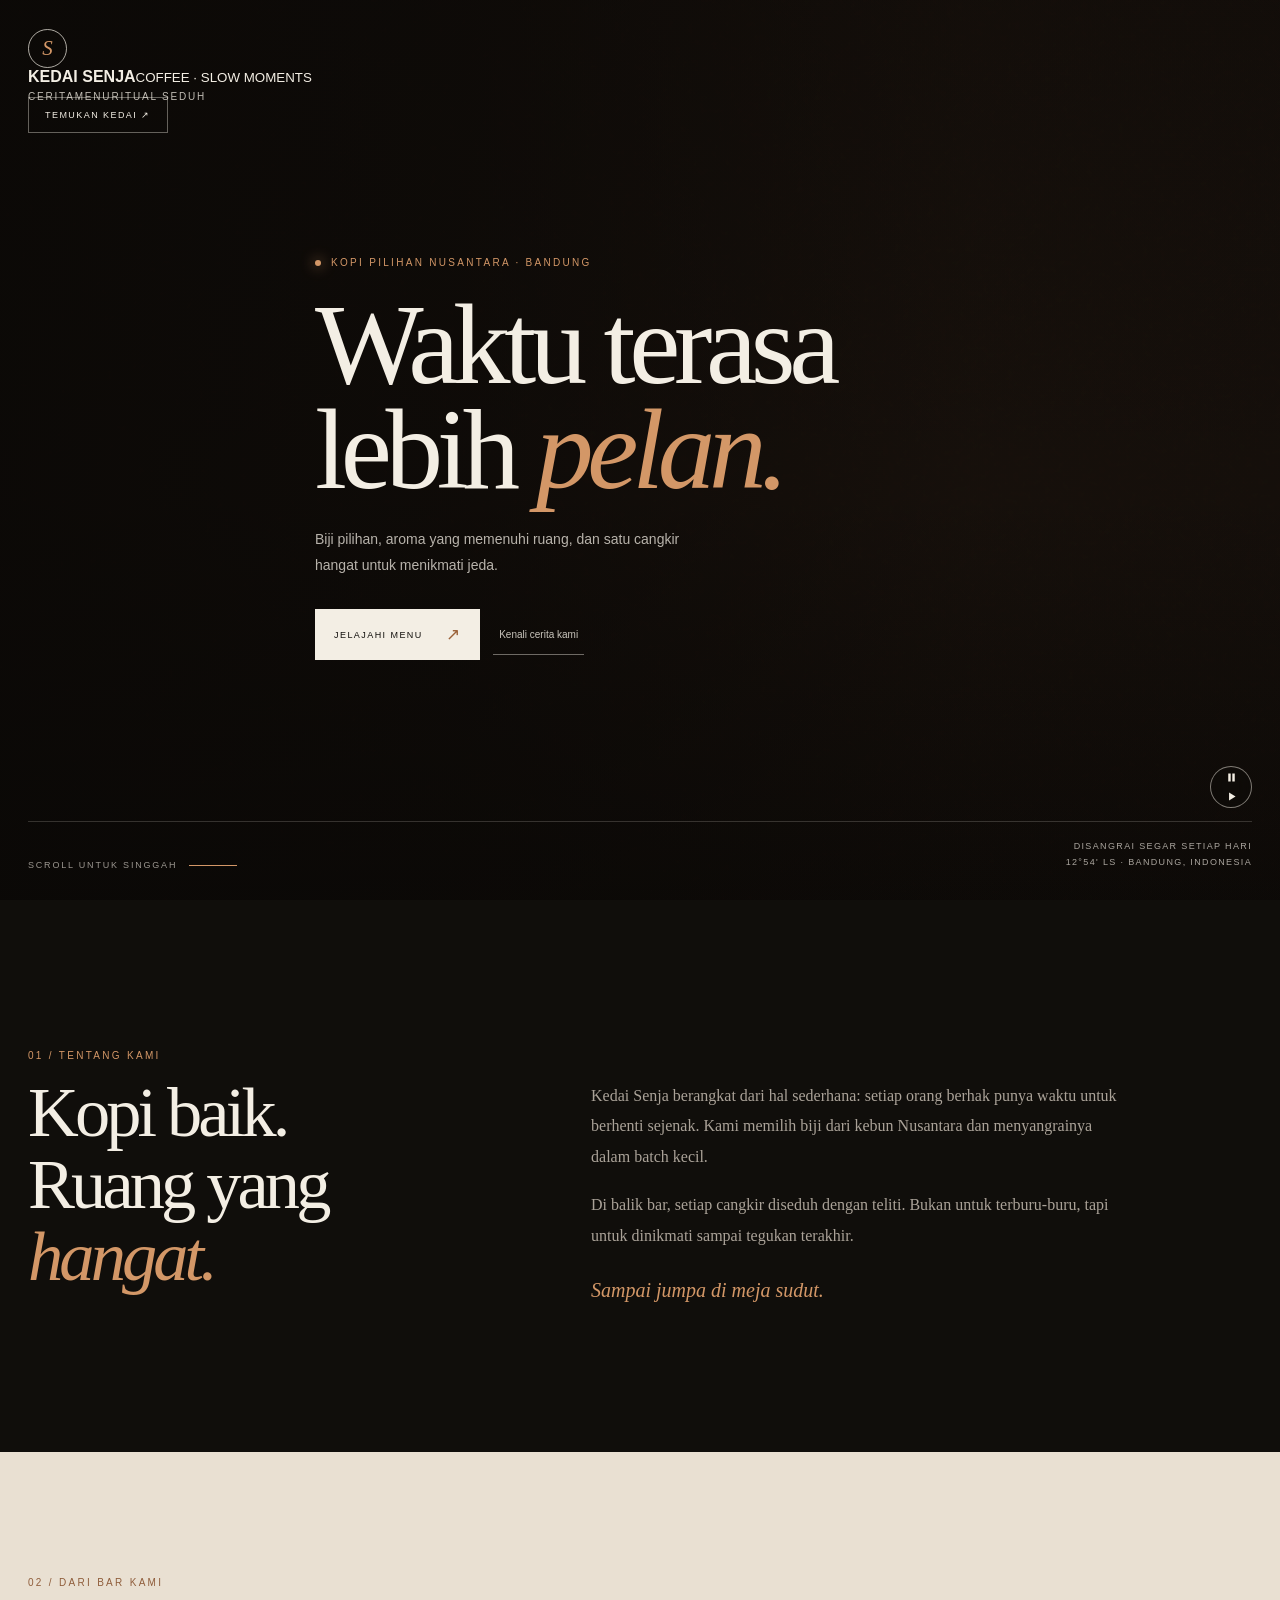
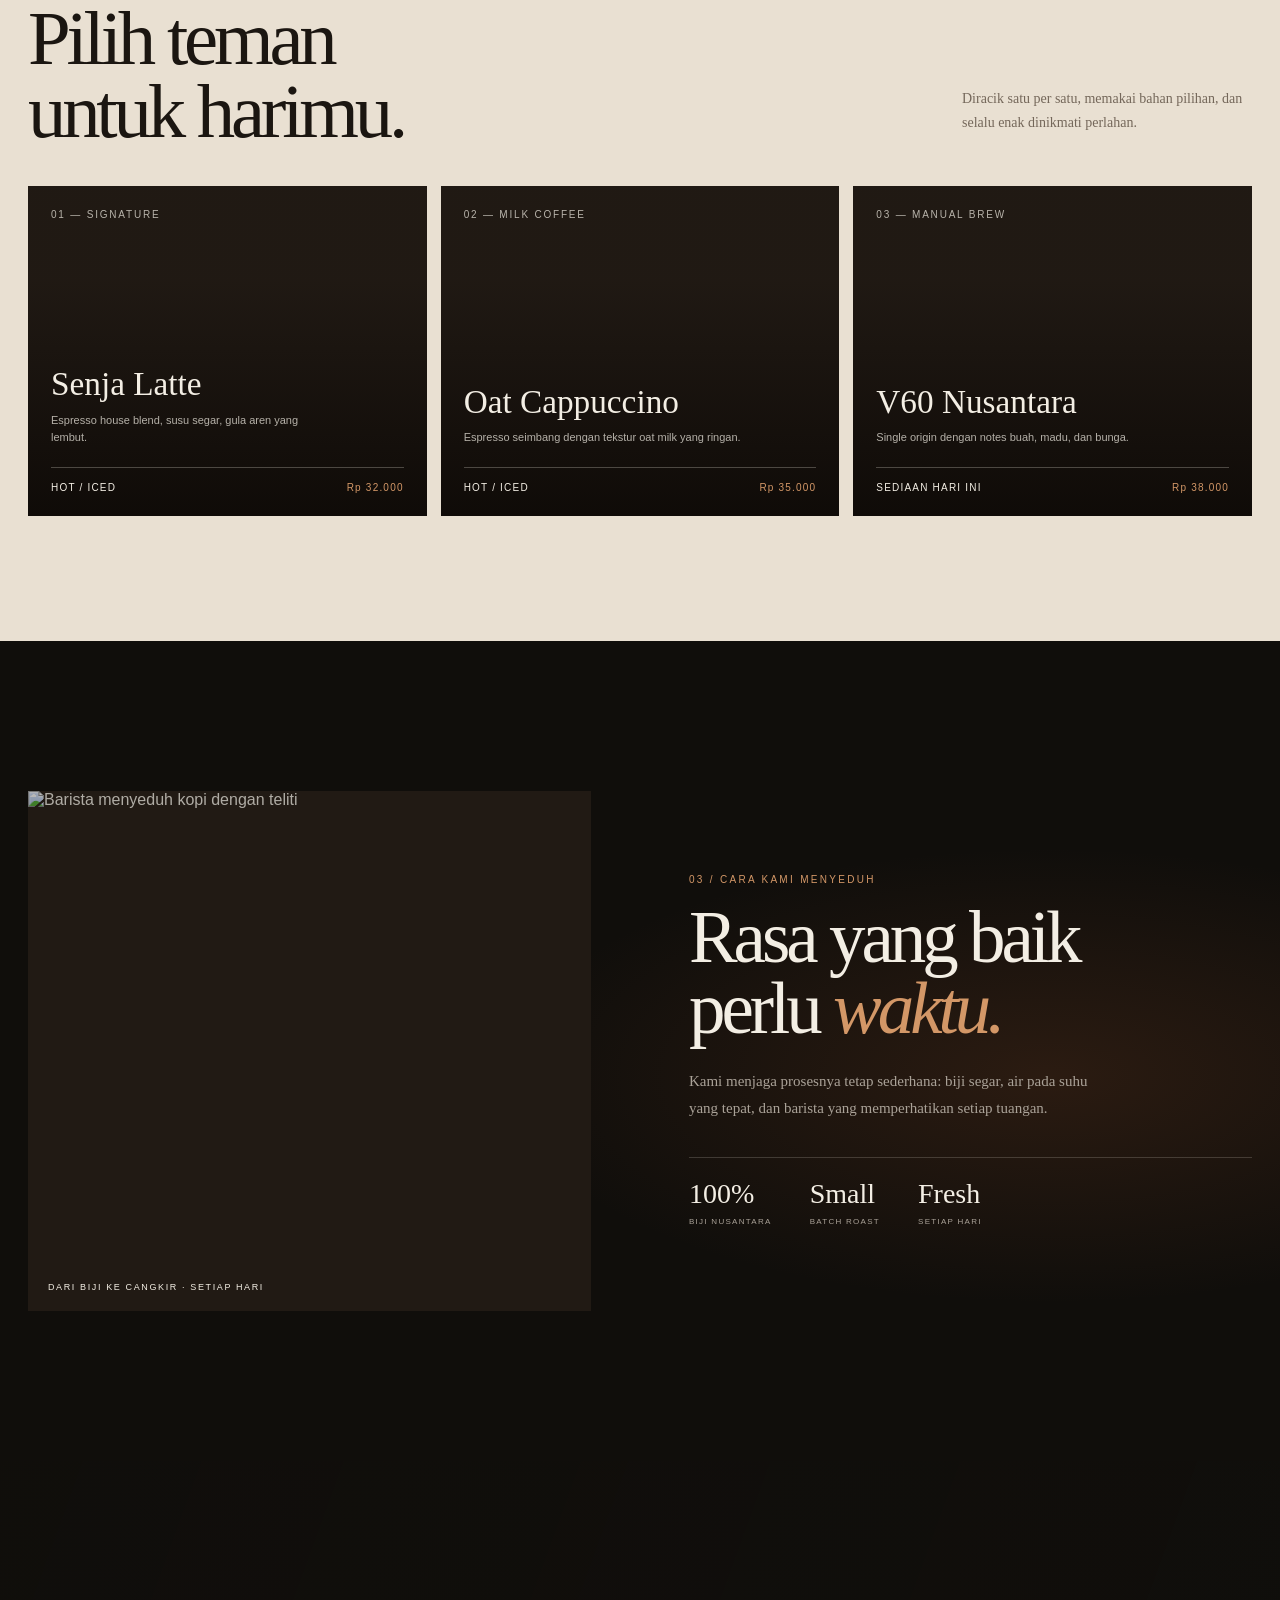
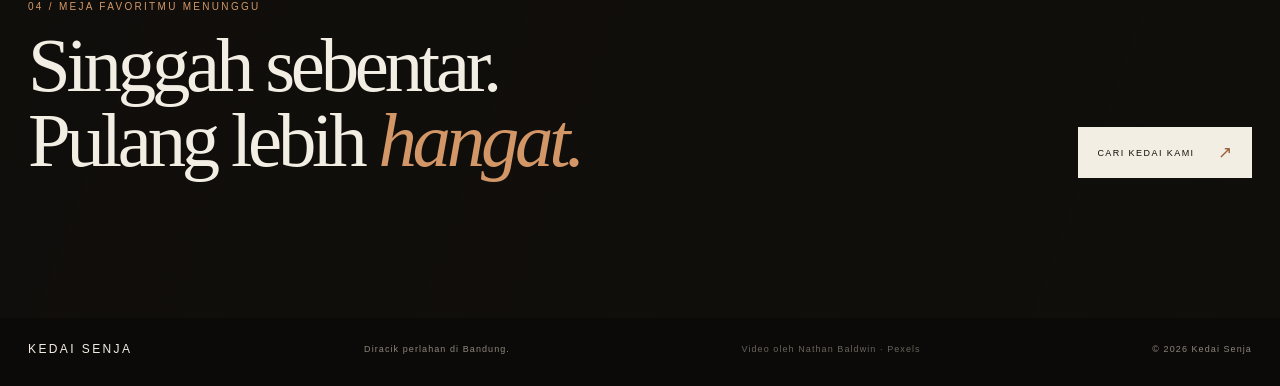
==== cinematic.html @ 8c560df6 "Add independent cinematic coffee landing page" ====
<!doctype html>
<html lang="id">
<head>
  <meta charset="utf-8">
  <meta name="viewport" content="width=device-width, initial-scale=1, viewport-fit=cover">
  <meta name="theme-color" content="#100e0b">
  <meta name="description" content="Kedai Senja — kopi pilihan Nusantara, diseduh dengan tenang.">
  <title>Kedai Senja — A slower kind of coffee</title>
  <script src="https://cdn.tailwindcss.com"></script>
  <script>tailwind.config={theme:{extend:{colors:{ink:'#100e0b',cream:'#f3eee4',copper:'#d39767'},fontFamily:{display:['Georgia','serif'],sans:['Arial','sans-serif']}}}}</script>
  <style>
    :root{color-scheme:dark;--ink:#100e0b;--cream:#f3eee4;--copper:#d39767;--muted:#aaa298;--line:rgba(243,238,228,.18);--ease:cubic-bezier(.2,.7,.2,1)}
    *{box-sizing:border-box}html{scroll-behavior:smooth;background:var(--ink)}body{margin:0;background:var(--ink);color:var(--cream);font-family:Arial,Helvetica,sans-serif;-webkit-font-smoothing:antialiased}a{color:inherit;text-decoration:none}button{font:inherit}.wrap{width:min(1320px,calc(100% - 56px));margin:auto}.eyebrow{font-size:10px;letter-spacing:.23em;text-transform:uppercase;color:var(--copper)}.serif{font-family:Georgia,'Times New Roman',serif;font-weight:400;letter-spacing:-.055em}.hero{position:relative;min-height:100svh;overflow:hidden;isolation:isolate;background:#18110c}.hero-video,.hero-still,.hero-shade,.grain{position:absolute;inset:0;width:100%;height:100%}.hero-video{z-index:-3;object-fit:cover;object-position:center 48%;transform:scale(1.04);animation:slow-push 32s ease-in-out infinite alternate}.hero-still{z-index:-4;background:url('https://images.unsplash.com/photo-1442512595331-e89e73853f31?auto=format&fit=crop&w=2000&q=88') center 48%/cover no-repeat;transform:scale(1.04);animation:slow-push 32s ease-in-out infinite alternate}.hero-shade{z-index:-2;background:linear-gradient(90deg,rgba(10,8,6,.88) 0%,rgba(10,8,6,.69) 36%,rgba(10,8,6,.13) 76%,rgba(10,8,6,.22) 100%),linear-gradient(0deg,rgba(10,8,6,.76),transparent 45%,rgba(10,8,6,.23))}.grain{z-index:1;pointer-events:none;opacity:.14;background-image:url("data:image/svg+xml,%3Csvg viewBox='0 0 180 180' xmlns='http://www.w3.org/2000/svg'%3E%3Cfilter id='n'%3E%3CfeTurbulence type='fractalNoise' baseFrequency='.82' numOctaves='3' stitchTiles='stitch'/%3E%3C/filter%3E%3Crect width='100%25' height='100%25' filter='url(%23n)' opacity='.24'/%3E%3C/svg%3E");mix-blend-mode:soft-light}.nav{position:relative;z-index:5;padding-top:29px}.brand-mark{width:39px;height:39px;border:1px solid rgba(243,238,228,.7);border-radius:50%;display:grid;place-items:center;color:var(--copper);font:italic 21px Georgia,serif}.nav-link{font-size:10px;letter-spacing:.18em;text-transform:uppercase;color:rgba(243,238,228,.78);transition:color .25s}.nav-link:hover{color:var(--copper)}.nav-cta{border:1px solid rgba(243,238,228,.38);padding:12px 16px;font-size:9px;letter-spacing:.16em;text-transform:uppercase;transition:all .3s}.nav-cta:hover{border-color:var(--copper);background:rgba(211,151,103,.12)}.hero-copy{position:relative;z-index:3;padding-top:clamp(92px,15vh,175px);max-width:650px}.hero-kicker{display:flex;align-items:center;gap:10px}.pulse-dot{width:6px;height:6px;border-radius:50%;background:var(--copper);box-shadow:0 0 14px var(--copper);animation:pulse 2s ease-in-out infinite}.hero h1{font-size:clamp(58px,9vw,120px);line-height:.91;margin:24px 0 25px;max-width:700px}.hero h1 em{font-weight:400;color:var(--copper)}.hero-desc{max-width:410px;font-size:14px;line-height:1.85;color:rgba(243,238,228,.74)}.hero-actions{display:flex;gap:13px;align-items:center;margin-top:31px}.btn-main{display:inline-flex;align-items:center;gap:23px;padding:15px 19px;background:var(--cream);color:var(--ink);font-size:9px;letter-spacing:.16em;text-transform:uppercase;transition:transform .25s,background .25s}.btn-main span{font-size:17px;color:#9b6239}.btn-main:hover{transform:translateY(-3px);background:white}.btn-quiet{padding:14px 6px;font-size:10px;color:rgba(243,238,228,.82);border-bottom:1px solid rgba(243,238,228,.42)}.hero-bottom{position:absolute;z-index:3;bottom:30px;left:0;right:0}.hero-bottom-row{display:flex;justify-content:space-between;align-items:end;border-top:1px solid var(--line);padding-top:16px}.scroll-cue{display:flex;align-items:center;gap:12px;color:rgba(243,238,228,.62);font-size:9px;letter-spacing:.2em;text-transform:uppercase}.scroll-line{width:48px;height:1px;background:var(--copper);transform-origin:left;animation:line-pulse 2.6s ease-in-out infinite}.hero-meta{text-align:right;color:rgba(243,238,228,.68);font-size:9px;letter-spacing:.15em;text-transform:uppercase;line-height:1.8}.steam{position:absolute;z-index:2;left:52%;bottom:23%;width:clamp(10px,1.4vw,20px);height:clamp(95px,13vw,175px);border-radius:50%;background:linear-gradient(0deg,transparent,rgba(255,230,198,.25) 43%,rgba(255,246,229,.03) 80%,transparent);filter:blur(8px);pointer-events:none;opacity:0;animation:steam 7s ease-in-out infinite}.steam.s2{left:56%;height:130px;animation-delay:2.3s;transform:scaleX(.7)}.steam.s3{left:48%;height:108px;animation-delay:4.3s;transform:scaleX(.6)}.video-toggle{position:absolute;z-index:4;right:28px;bottom:92px;width:42px;height:42px;border:1px solid rgba(243,238,228,.5);border-radius:50%;display:grid;place-items:center;background:rgba(16,14,11,.3);backdrop-filter:blur(8px);color:var(--cream);cursor:pointer;transition:all .25s}.video-toggle:hover{border-color:var(--copper);color:var(--copper)}.video-toggle svg{width:13px;height:13px}.section{padding:clamp(84px,12vw,150px) 0}.intro-grid{display:grid;grid-template-columns:.8fr 1.2fr;gap:10%;align-items:start}.intro-title{font-size:clamp(40px,5.5vw,72px);line-height:1.02;margin:16px 0 0}.intro-copy{max-width:540px;padding-top:31px;color:var(--muted);font:16px/1.9 Georgia,serif}.intro-copy p{margin:0 0 18px}.signature{margin-top:28px;color:var(--copper);font:italic 20px Georgia,serif}.menu-section{background:#e9e0d2;color:#1b1611;padding:clamp(78px,10vw,125px) 0}.menu-head{display:flex;justify-content:space-between;align-items:end;gap:30px;margin-bottom:37px}.menu-title{font-size:clamp(42px,6vw,78px);line-height:.95;margin:15px 0 0}.menu-note{max-width:290px;color:#74675a;font:14px/1.7 Georgia,serif}.menu-grid{display:grid;grid-template-columns:repeat(3,1fr);gap:14px}.menu-card{position:relative;min-height:330px;padding:23px;display:flex;flex-direction:column;justify-content:space-between;background:#211a14;color:var(--cream);overflow:hidden;isolation:isolate}.menu-card::before{content:'';position:absolute;inset:0;z-index:-2;background-size:cover;background-position:center;opacity:.54;transform:scale(1.01);transition:transform .8s var(--ease),opacity .5s}.menu-card::after{content:'';position:absolute;inset:0;z-index:-1;background:linear-gradient(0deg,rgba(14,10,7,.94),rgba(14,10,7,.05) 72%)}.menu-card:hover::before{transform:scale(1.08);opacity:.76}.menu-card:nth-child(1)::before{background-image:url('https://images.unsplash.com/photo-1461023058943-07fcbe16d735?auto=format&fit=crop&w=1000&q=85')}.menu-card:nth-child(2)::before{background-image:url('https://images.unsplash.com/photo-1517701604599-bb29b565090c?auto=format&fit=crop&w=1000&q=85')}.menu-card:nth-child(3)::before{background-image:url('https://images.unsplash.com/photo-1495474472287-4d71bcdd2085?auto=format&fit=crop&w=1000&q=85')}.menu-number{font-size:10px;letter-spacing:.18em;color:rgba(243,238,228,.72)}.menu-info h3{font:400 clamp(25px,2.6vw,36px)/1.1 Georgia,serif;margin:0 0 9px}.menu-info p{font-size:11px;line-height:1.6;color:rgba(243,238,228,.72);margin:0;max-width:280px}.menu-price{display:flex;justify-content:space-between;align-items:center;margin-top:20px;padding-top:14px;border-top:1px solid rgba(243,238,228,.26);font-size:10px;letter-spacing:.12em}.menu-price span:last-child{color:var(--copper)}.ritual{position:relative;overflow:hidden;background:radial-gradient(ellipse at 82% 53%,rgba(139,74,39,.22),transparent 37%),#100e0b}.ritual-grid{display:grid;grid-template-columns:1fr 1fr;gap:8%;align-items:center}.ritual-frame{position:relative;min-height:520px;overflow:hidden;background:#211a14}.ritual-frame img{position:absolute;width:100%;height:100%;object-fit:cover;inset:0;filter:brightness(.72);transition:transform 1.2s var(--ease)}.ritual-frame:hover img{transform:scale(1.04)}.frame-label{position:absolute;left:20px;bottom:19px;font-size:9px;letter-spacing:.18em;text-transform:uppercase}.ritual-copy h2{font-size:clamp(44px,5.7vw,74px);line-height:.98;margin:17px 0 23px}.ritual-copy h2 em{color:var(--copper);font-weight:400}.ritual-copy p{max-width:430px;color:var(--muted);font:15px/1.85 Georgia,serif}.ritual-stats{display:flex;gap:38px;margin-top:34px;padding-top:20px;border-top:1px solid var(--line)}.stat strong{display:block;font:28px Georgia,serif;color:var(--cream);font-weight:400}.stat span{font-size:8px;letter-spacing:.16em;text-transform:uppercase;color:var(--muted)}.closing{padding:clamp(80px,11vw,140px) 0;background:linear-gradient(110deg,rgba(16,14,11,.88),rgba(16,14,11,.64)),url('https://images.unsplash.com/photo-1442512595331-e89e73853f31?auto=format&fit=crop&w=1800&q=85') center/cover fixed}.closing-inner{display:flex;justify-content:space-between;align-items:end;gap:30px}.closing h2{font-size:clamp(44px,6vw,82px);line-height:.98;margin:16px 0 0}.closing .btn-main{flex:0 0 auto}footer{padding:24px 0 30px;background:#0c0a08}.footer-row{display:flex;justify-content:space-between;align-items:center;gap:18px;color:#8d857c;font-size:9px;letter-spacing:.12em}.footer-brand{color:var(--cream);font-size:12px;letter-spacing:.2em}.credit{opacity:.72}.reveal{opacity:0;transform:translateY(24px);transition:opacity .8s var(--ease),transform .8s var(--ease)}.reveal.visible{opacity:1;transform:none}
    @keyframes slow-push{from{transform:scale(1.04) translate3d(0,0,0)}to{transform:scale(1.12) translate3d(-1.2%,.5%,0)}}@keyframes steam{0%{opacity:0;transform:translate3d(0,24px,0) scaleY(.8)}20%{opacity:.7}75%{opacity:.28}100%{opacity:0;transform:translate3d(16px,-110px,0) scaleY(1.15)}}@keyframes pulse{0%,100%{opacity:.55;box-shadow:0 0 5px var(--copper)}50%{opacity:1;box-shadow:0 0 16px var(--copper)}}@keyframes line-pulse{0%{transform:scaleX(.35);opacity:.5}55%{transform:scaleX(1);opacity:1}100%{transform:scaleX(.35);opacity:.5}}
    @media(max-width:760px){.wrap{width:calc(100% - 36px)}.nav{padding-top:19px}.nav-links{display:none}.nav-cta{padding:10px 11px;font-size:8px}.hero-video,.hero-still{object-position:58% center}.hero-shade{background:linear-gradient(90deg,rgba(10,8,6,.76),rgba(10,8,6,.33)),linear-gradient(0deg,rgba(10,8,6,.82),transparent 60%,rgba(10,8,6,.15))}.hero-copy{padding-top:clamp(100px,15vh,145px);max-width:520px}.hero h1{font-size:clamp(58px,14.8vw,82px);margin:21px 0}.hero-desc{font-size:13px;max-width:340px}.hero-actions{margin-top:25px;flex-wrap:wrap}.hero-bottom{bottom:21px}.hero-bottom-row{padding-top:12px}.hero-meta{font-size:8px}.video-toggle{right:19px;bottom:84px;width:38px;height:38px}.steam{left:54%;bottom:31%;height:120px}.steam.s2{left:58%}.steam.s3{left:49%}.intro-grid,.ritual-grid{grid-template-columns:1fr;gap:22px}.intro-copy{padding-top:0;font-size:15px}.menu-head{display:block}.menu-note{margin-top:16px}.menu-grid{grid-template-columns:1fr 1fr;gap:9px}.menu-card{min-height:260px;padding:16px}.menu-info h3{font-size:24px}.ritual-frame{min-height:340px;grid-row:2}.ritual-copy h2{font-size:52px}.closing{background-attachment:scroll}.closing-inner{display:block}.closing .btn-main{margin-top:25px}.footer-row{flex-wrap:wrap}.credit{width:100%}}
    @media(max-width:420px){.menu-grid{grid-template-columns:1fr}.menu-card{min-height:250px}.hero-meta{max-width:150px}.btn-main{padding:14px 15px}}
    @media(prefers-reduced-motion:reduce){html{scroll-behavior:auto}*,*::before,*::after{animation-duration:.01ms!important;animation-iteration-count:1!important;transition-duration:.01ms!important}.reveal{opacity:1;transform:none}}
  </style>
</head>
<body>
  <main>
    <section class="hero" id="home" aria-label="Kedai Senja">
      <div class="hero-still" aria-hidden="true"></div>
      <video class="hero-video" autoplay muted loop playsinline preload="metadata" poster="https://images.unsplash.com/photo-1442512595331-e89e73853f31?auto=format&fit=crop&w=2000&q=88" aria-label="Espresso mengalir ke dalam cangkir"></video>
      <div class="hero-shade" aria-hidden="true"></div><div class="grain" aria-hidden="true"></div>
      <span class="steam" aria-hidden="true"></span><span class="steam s2" aria-hidden="true"></span><span class="steam s3" aria-hidden="true"></span>
      <header class="nav wrap flex items-center justify-between">
        <a href="#home" class="flex items-center gap-3" aria-label="Kedai Senja, beranda"><span class="brand-mark">S</span><span><b class="block text-[11px] tracking-[.22em]">KEDAI SENJA</b><small class="block mt-1 text-[8px] tracking-[.19em] text-white/60">COFFEE · SLOW MOMENTS</small></span></a>
        <nav class="nav-links flex items-center gap-9" aria-label="Navigasi"><a class="nav-link" href="#cerita">Cerita</a><a class="nav-link" href="#menu">Menu</a><a class="nav-link" href="#ritual">Ritual seduh</a></nav>
        <a class="nav-cta" href="#kunjungi">Temukan kedai <span aria-hidden="true">↗</span></a>
      </header>
      <div class="wrap hero-copy">
        <div class="hero-kicker eyebrow"><span class="pulse-dot"></span> Kopi pilihan Nusantara · Bandung</div>
        <h1 class="serif">Waktu terasa<br>lebih <em>pelan.</em></h1>
        <p class="hero-desc">Biji pilihan, aroma yang memenuhi ruang, dan satu cangkir hangat untuk menikmati jeda.</p>
        <div class="hero-actions"><a class="btn-main" href="#menu">Jelajahi menu <span aria-hidden="true">↗</span></a><a class="btn-quiet" href="#cerita">Kenali cerita kami</a></div>
      </div>
      <button class="video-toggle" type="button" aria-label="Jeda video latar" title="Jeda video latar">
        <svg class="pause-icon" viewBox="0 0 16 16" fill="currentColor" aria-hidden="true"><path d="M4 3h3v10H4zM9 3h3v10H9z"/></svg>
        <svg class="play-icon hidden" viewBox="0 0 16 16" fill="currentColor" aria-hidden="true"><path d="m5 3 8 5-8 5z"/></svg>
      </button>
      <div class="wrap hero-bottom"><div class="hero-bottom-row"><a class="scroll-cue" href="#cerita"><span>Scroll untuk singgah</span><i class="scroll-line"></i></a><div class="hero-meta">Disangrai segar setiap hari<br>12°54' LS · Bandung, Indonesia</div></div></div>
    </section>
    <section class="section" id="cerita"><div class="wrap intro-grid"><div class="reveal"><div class="eyebrow">01 / Tentang kami</div><h2 class="serif intro-title">Kopi baik.<br>Ruang yang <em style="color:var(--copper)">hangat.</em></h2></div><div class="intro-copy reveal"><p>Kedai Senja berangkat dari hal sederhana: setiap orang berhak punya waktu untuk berhenti sejenak. Kami memilih biji dari kebun Nusantara dan menyangrainya dalam batch kecil.</p><p>Di balik bar, setiap cangkir diseduh dengan teliti. Bukan untuk terburu-buru, tapi untuk dinikmati sampai tegukan terakhir.</p><div class="signature">Sampai jumpa di meja sudut.</div></div></div></section>
    <section class="menu-section" id="menu"><div class="wrap"><div class="menu-head reveal"><div><div class="eyebrow" style="color:#8f5d3b">02 / Dari bar kami</div><h2 class="serif menu-title">Pilih teman<br>untuk harimu.</h2></div><p class="menu-note">Diracik satu per satu, memakai bahan pilihan, dan selalu enak dinikmati perlahan.</p></div><div class="menu-grid">
      <article class="menu-card reveal"><span class="menu-number">01 — SIGNATURE</span><div class="menu-info"><h3>Senja Latte</h3><p>Espresso house blend, susu segar, gula aren yang lembut.</p><div class="menu-price"><span>HOT / ICED</span><span>Rp 32.000</span></div></div></article>
      <article class="menu-card reveal"><span class="menu-number">02 — MILK COFFEE</span><div class="menu-info"><h3>Oat Cappuccino</h3><p>Espresso seimbang dengan tekstur oat milk yang ringan.</p><div class="menu-price"><span>HOT / ICED</span><span>Rp 35.000</span></div></div></article>
      <article class="menu-card reveal"><span class="menu-number">03 — MANUAL BREW</span><div class="menu-info"><h3>V60 Nusantara</h3><p>Single origin dengan notes buah, madu, dan bunga.</p><div class="menu-price"><span>SEDIAAN HARI INI</span><span>Rp 38.000</span></div></div></article>
    </div></div></section>
    <section class="section ritual" id="ritual"><div class="wrap ritual-grid"><div class="ritual-frame reveal"><img src="https://images.unsplash.com/photo-1495474472287-4d71bcdd2085?auto=format&fit=crop&w=1400&q=88" alt="Barista menyeduh kopi dengan teliti" loading="lazy"><span class="frame-label">Dari biji ke cangkir · setiap hari</span></div><div class="ritual-copy reveal"><div class="eyebrow">03 / Cara kami menyeduh</div><h2 class="serif">Rasa yang baik<br>perlu <em>waktu.</em></h2><p>Kami menjaga prosesnya tetap sederhana: biji segar, air pada suhu yang tepat, dan barista yang memperhatikan setiap tuangan.</p><div class="ritual-stats"><div class="stat"><strong>100%</strong><span>Biji Nusantara</span></div><div class="stat"><strong>Small</strong><span>Batch roast</span></div><div class="stat"><strong>Fresh</strong><span>Setiap hari</span></div></div></div></div></section>
    <section class="closing" id="kunjungi"><div class="wrap closing-inner reveal"><div><div class="eyebrow">04 / Meja favoritmu menunggu</div><h2 class="serif">Singgah sebentar.<br>Pulang lebih <em style="color:var(--copper)">hangat.</em></h2></div><a class="btn-main" href="https://maps.google.com/?q=coffee+shop+Bandung" target="_blank" rel="noreferrer">Cari kedai kami <span aria-hidden="true">↗</span></a></div></section>
  </main>
  <footer><div class="wrap footer-row"><a class="footer-brand" href="#home">KEDAI SENJA</a><span>Diracik perlahan di Bandung.</span><a class="credit" href="https://www.pexels.com/video/a-machine-pouring-coffee-in-a-cup-9399042/" target="_blank" rel="noreferrer">Video oleh Nathan Baldwin · Pexels</a><span>© 2026 Kedai Senja</span></div></footer>
  <script>
    const film=document.querySelector('.hero-video');
    film.src='https://videos.pexels.com/video-files/9399042/9399042-hd_1920_1080_50fps.mp4';film.load();
    const toggle=document.querySelector('.video-toggle');
    const pauseIcon=toggle.querySelector('.pause-icon'),playIcon=toggle.querySelector('.play-icon');
    toggle.addEventListener('click',()=>{if(film.paused){film.play();pauseIcon.classList.remove('hidden');playIcon.classList.add('hidden');toggle.setAttribute('aria-label','Jeda video latar');toggle.title='Jeda video latar'}else{film.pause();pauseIcon.classList.add('hidden');playIcon.classList.remove('hidden');toggle.setAttribute('aria-label','Putar video latar');toggle.title='Putar video latar'}});
    const reduce=matchMedia('(prefers-reduced-motion: reduce)');if(reduce.matches)film.pause();
    const revealObserver=new IntersectionObserver(entries=>entries.forEach(entry=>{if(entry.isIntersecting){entry.target.classList.add('visible');revealObserver.unobserve(entry.target)}}),{threshold:.12});document.querySelectorAll('.reveal').forEach(el=>revealObserver.observe(el));
    film.addEventListener('error',()=>film.classList.add('video-unavailable'));
  </script>
</body>
</html>
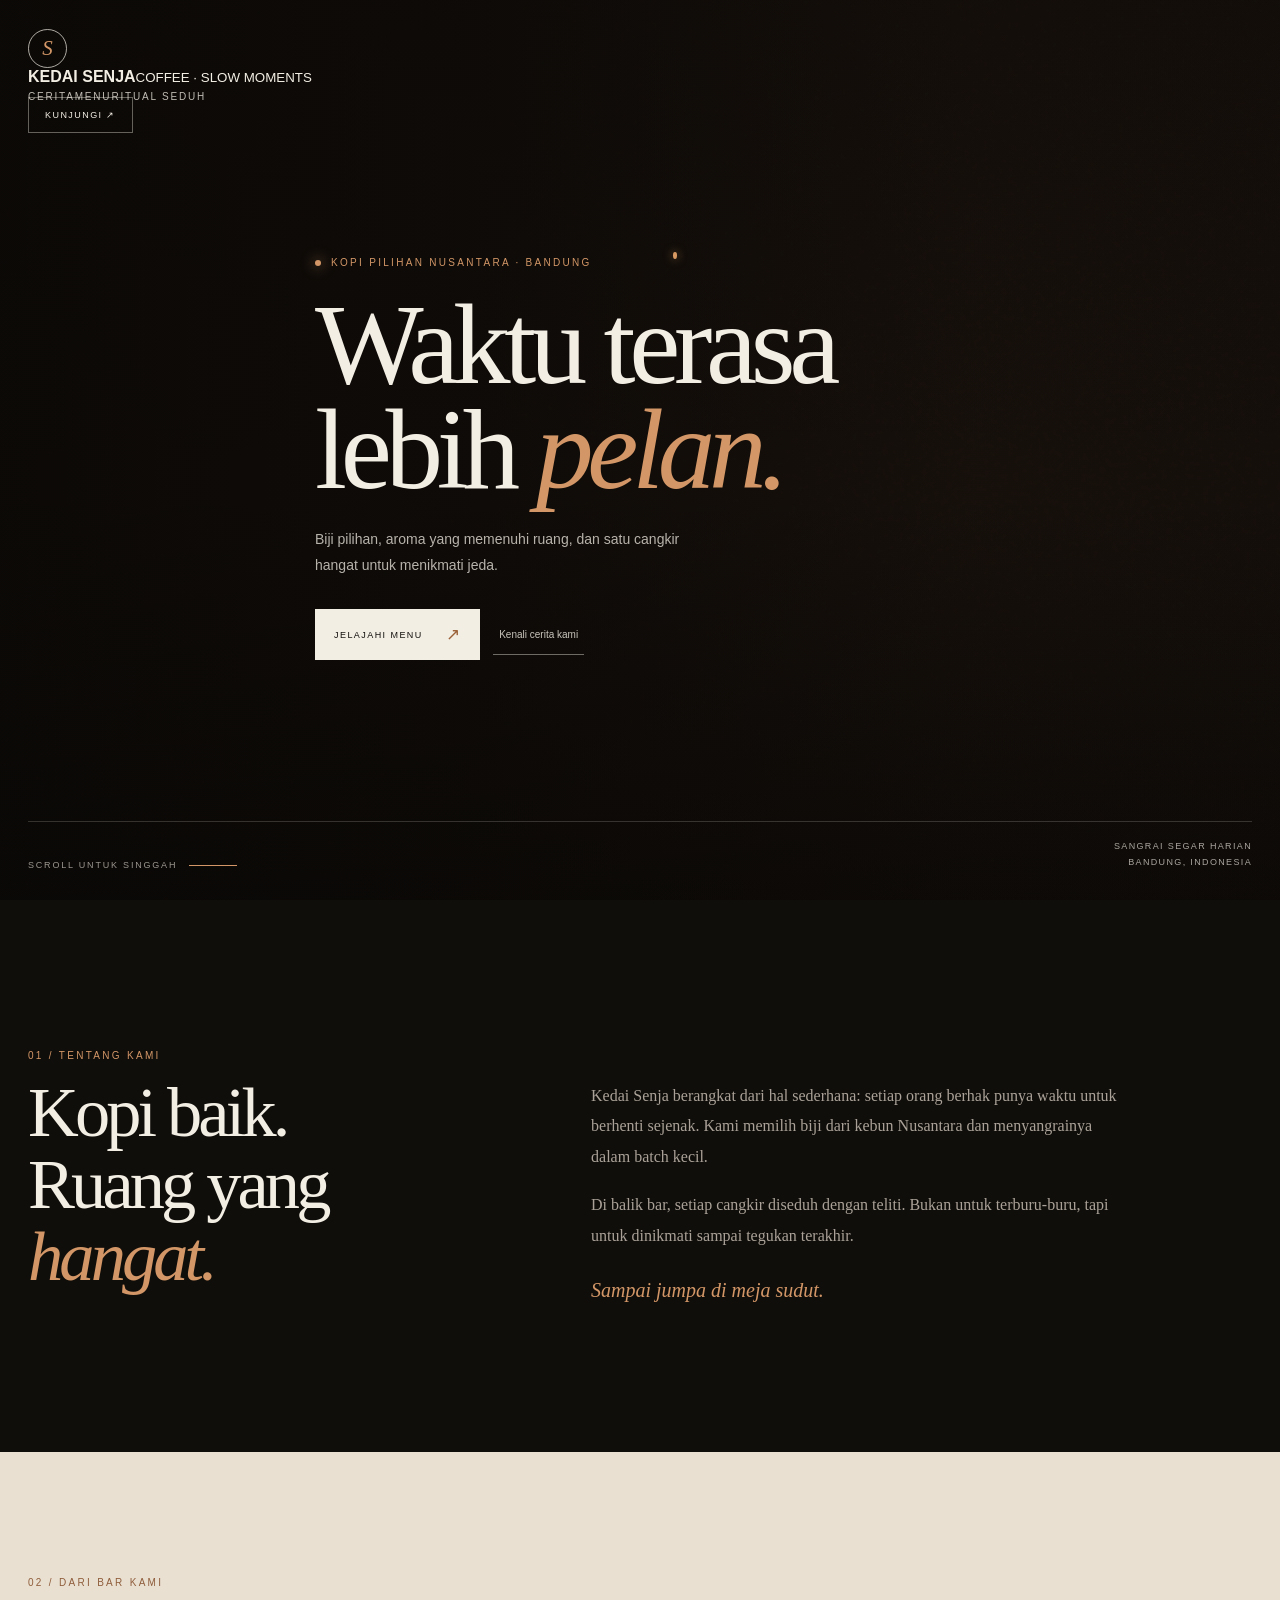
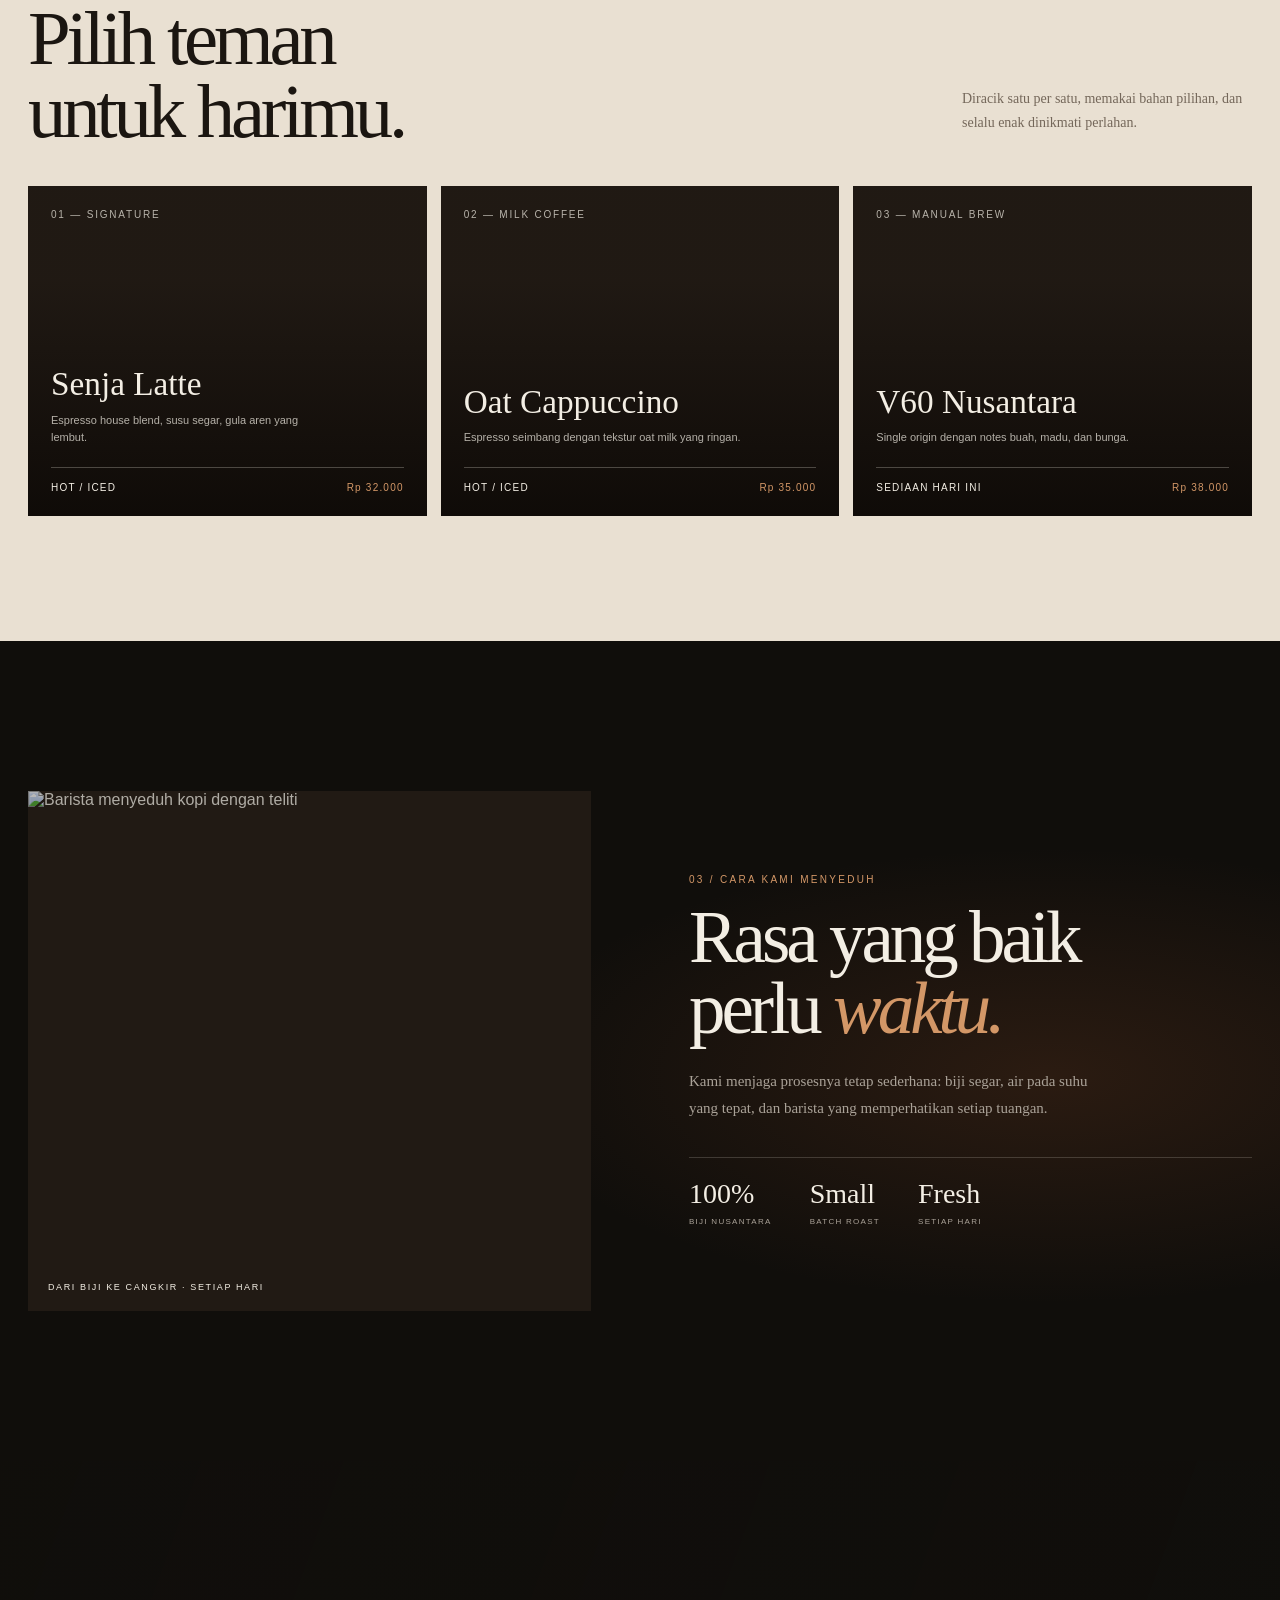
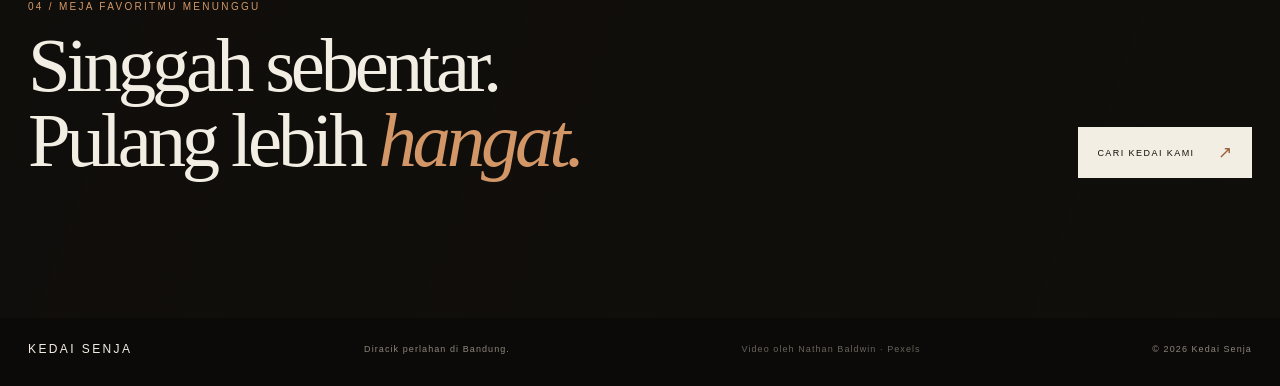
==== commit bf915dc6: "Polish standalone cinematic page for mobile" ====
--- a/cinematic.html
+++ b/cinematic.html
@@ -11,8 +11,9 @@
   <style>
     :root{color-scheme:dark;--ink:#100e0b;--cream:#f3eee4;--copper:#d39767;--muted:#aaa298;--line:rgba(243,238,228,.18);--ease:cubic-bezier(.2,.7,.2,1)}
     *{box-sizing:border-box}html{scroll-behavior:smooth;background:var(--ink)}body{margin:0;background:var(--ink);color:var(--cream);font-family:Arial,Helvetica,sans-serif;-webkit-font-smoothing:antialiased}a{color:inherit;text-decoration:none}button{font:inherit}.wrap{width:min(1320px,calc(100% - 56px));margin:auto}.eyebrow{font-size:10px;letter-spacing:.23em;text-transform:uppercase;color:var(--copper)}.serif{font-family:Georgia,'Times New Roman',serif;font-weight:400;letter-spacing:-.055em}.hero{position:relative;min-height:100svh;overflow:hidden;isolation:isolate;background:#18110c}.hero-video,.hero-still,.hero-shade,.grain{position:absolute;inset:0;width:100%;height:100%}.hero-video{z-index:-3;object-fit:cover;object-position:center 48%;transform:scale(1.04);animation:slow-push 32s ease-in-out infinite alternate}.hero-still{z-index:-4;background:url('https://images.unsplash.com/photo-1442512595331-e89e73853f31?auto=format&fit=crop&w=2000&q=88') center 48%/cover no-repeat;transform:scale(1.04);animation:slow-push 32s ease-in-out infinite alternate}.hero-shade{z-index:-2;background:linear-gradient(90deg,rgba(10,8,6,.88) 0%,rgba(10,8,6,.69) 36%,rgba(10,8,6,.13) 76%,rgba(10,8,6,.22) 100%),linear-gradient(0deg,rgba(10,8,6,.76),transparent 45%,rgba(10,8,6,.23))}.grain{z-index:1;pointer-events:none;opacity:.14;background-image:url("data:image/svg+xml,%3Csvg viewBox='0 0 180 180' xmlns='http://www.w3.org/2000/svg'%3E%3Cfilter id='n'%3E%3CfeTurbulence type='fractalNoise' baseFrequency='.82' numOctaves='3' stitchTiles='stitch'/%3E%3C/filter%3E%3Crect width='100%25' height='100%25' filter='url(%23n)' opacity='.24'/%3E%3C/svg%3E");mix-blend-mode:soft-light}.nav{position:relative;z-index:5;padding-top:29px}.brand-mark{width:39px;height:39px;border:1px solid rgba(243,238,228,.7);border-radius:50%;display:grid;place-items:center;color:var(--copper);font:italic 21px Georgia,serif}.nav-link{font-size:10px;letter-spacing:.18em;text-transform:uppercase;color:rgba(243,238,228,.78);transition:color .25s}.nav-link:hover{color:var(--copper)}.nav-cta{border:1px solid rgba(243,238,228,.38);padding:12px 16px;font-size:9px;letter-spacing:.16em;text-transform:uppercase;transition:all .3s}.nav-cta:hover{border-color:var(--copper);background:rgba(211,151,103,.12)}.hero-copy{position:relative;z-index:3;padding-top:clamp(92px,15vh,175px);max-width:650px}.hero-kicker{display:flex;align-items:center;gap:10px}.pulse-dot{width:6px;height:6px;border-radius:50%;background:var(--copper);box-shadow:0 0 14px var(--copper);animation:pulse 2s ease-in-out infinite}.hero h1{font-size:clamp(58px,9vw,120px);line-height:.91;margin:24px 0 25px;max-width:700px}.hero h1 em{font-weight:400;color:var(--copper)}.hero-desc{max-width:410px;font-size:14px;line-height:1.85;color:rgba(243,238,228,.74)}.hero-actions{display:flex;gap:13px;align-items:center;margin-top:31px}.btn-main{display:inline-flex;align-items:center;gap:23px;padding:15px 19px;background:var(--cream);color:var(--ink);font-size:9px;letter-spacing:.16em;text-transform:uppercase;transition:transform .25s,background .25s}.btn-main span{font-size:17px;color:#9b6239}.btn-main:hover{transform:translateY(-3px);background:white}.btn-quiet{padding:14px 6px;font-size:10px;color:rgba(243,238,228,.82);border-bottom:1px solid rgba(243,238,228,.42)}.hero-bottom{position:absolute;z-index:3;bottom:30px;left:0;right:0}.hero-bottom-row{display:flex;justify-content:space-between;align-items:end;border-top:1px solid var(--line);padding-top:16px}.scroll-cue{display:flex;align-items:center;gap:12px;color:rgba(243,238,228,.62);font-size:9px;letter-spacing:.2em;text-transform:uppercase}.scroll-line{width:48px;height:1px;background:var(--copper);transform-origin:left;animation:line-pulse 2.6s ease-in-out infinite}.hero-meta{text-align:right;color:rgba(243,238,228,.68);font-size:9px;letter-spacing:.15em;text-transform:uppercase;line-height:1.8}.steam{position:absolute;z-index:2;left:52%;bottom:23%;width:clamp(10px,1.4vw,20px);height:clamp(95px,13vw,175px);border-radius:50%;background:linear-gradient(0deg,transparent,rgba(255,230,198,.25) 43%,rgba(255,246,229,.03) 80%,transparent);filter:blur(8px);pointer-events:none;opacity:0;animation:steam 7s ease-in-out infinite}.steam.s2{left:56%;height:130px;animation-delay:2.3s;transform:scaleX(.7)}.steam.s3{left:48%;height:108px;animation-delay:4.3s;transform:scaleX(.6)}.video-toggle{position:absolute;z-index:4;right:28px;bottom:92px;width:42px;height:42px;border:1px solid rgba(243,238,228,.5);border-radius:50%;display:grid;place-items:center;background:rgba(16,14,11,.3);backdrop-filter:blur(8px);color:var(--cream);cursor:pointer;transition:all .25s}.video-toggle:hover{border-color:var(--copper);color:var(--copper)}.video-toggle svg{width:13px;height:13px}.section{padding:clamp(84px,12vw,150px) 0}.intro-grid{display:grid;grid-template-columns:.8fr 1.2fr;gap:10%;align-items:start}.intro-title{font-size:clamp(40px,5.5vw,72px);line-height:1.02;margin:16px 0 0}.intro-copy{max-width:540px;padding-top:31px;color:var(--muted);font:16px/1.9 Georgia,serif}.intro-copy p{margin:0 0 18px}.signature{margin-top:28px;color:var(--copper);font:italic 20px Georgia,serif}.menu-section{background:#e9e0d2;color:#1b1611;padding:clamp(78px,10vw,125px) 0}.menu-head{display:flex;justify-content:space-between;align-items:end;gap:30px;margin-bottom:37px}.menu-title{font-size:clamp(42px,6vw,78px);line-height:.95;margin:15px 0 0}.menu-note{max-width:290px;color:#74675a;font:14px/1.7 Georgia,serif}.menu-grid{display:grid;grid-template-columns:repeat(3,1fr);gap:14px}.menu-card{position:relative;min-height:330px;padding:23px;display:flex;flex-direction:column;justify-content:space-between;background:#211a14;color:var(--cream);overflow:hidden;isolation:isolate}.menu-card::before{content:'';position:absolute;inset:0;z-index:-2;background-size:cover;background-position:center;opacity:.54;transform:scale(1.01);transition:transform .8s var(--ease),opacity .5s}.menu-card::after{content:'';position:absolute;inset:0;z-index:-1;background:linear-gradient(0deg,rgba(14,10,7,.94),rgba(14,10,7,.05) 72%)}.menu-card:hover::before{transform:scale(1.08);opacity:.76}.menu-card:nth-child(1)::before{background-image:url('https://images.unsplash.com/photo-1461023058943-07fcbe16d735?auto=format&fit=crop&w=1000&q=85')}.menu-card:nth-child(2)::before{background-image:url('https://images.unsplash.com/photo-1517701604599-bb29b565090c?auto=format&fit=crop&w=1000&q=85')}.menu-card:nth-child(3)::before{background-image:url('https://images.unsplash.com/photo-1495474472287-4d71bcdd2085?auto=format&fit=crop&w=1000&q=85')}.menu-number{font-size:10px;letter-spacing:.18em;color:rgba(243,238,228,.72)}.menu-info h3{font:400 clamp(25px,2.6vw,36px)/1.1 Georgia,serif;margin:0 0 9px}.menu-info p{font-size:11px;line-height:1.6;color:rgba(243,238,228,.72);margin:0;max-width:280px}.menu-price{display:flex;justify-content:space-between;align-items:center;margin-top:20px;padding-top:14px;border-top:1px solid rgba(243,238,228,.26);font-size:10px;letter-spacing:.12em}.menu-price span:last-child{color:var(--copper)}.ritual{position:relative;overflow:hidden;background:radial-gradient(ellipse at 82% 53%,rgba(139,74,39,.22),transparent 37%),#100e0b}.ritual-grid{display:grid;grid-template-columns:1fr 1fr;gap:8%;align-items:center}.ritual-frame{position:relative;min-height:520px;overflow:hidden;background:#211a14}.ritual-frame img{position:absolute;width:100%;height:100%;object-fit:cover;inset:0;filter:brightness(.72);transition:transform 1.2s var(--ease)}.ritual-frame:hover img{transform:scale(1.04)}.frame-label{position:absolute;left:20px;bottom:19px;font-size:9px;letter-spacing:.18em;text-transform:uppercase}.ritual-copy h2{font-size:clamp(44px,5.7vw,74px);line-height:.98;margin:17px 0 23px}.ritual-copy h2 em{color:var(--copper);font-weight:400}.ritual-copy p{max-width:430px;color:var(--muted);font:15px/1.85 Georgia,serif}.ritual-stats{display:flex;gap:38px;margin-top:34px;padding-top:20px;border-top:1px solid var(--line)}.stat strong{display:block;font:28px Georgia,serif;color:var(--cream);font-weight:400}.stat span{font-size:8px;letter-spacing:.16em;text-transform:uppercase;color:var(--muted)}.closing{padding:clamp(80px,11vw,140px) 0;background:linear-gradient(110deg,rgba(16,14,11,.88),rgba(16,14,11,.64)),url('https://images.unsplash.com/photo-1442512595331-e89e73853f31?auto=format&fit=crop&w=1800&q=85') center/cover fixed}.closing-inner{display:flex;justify-content:space-between;align-items:end;gap:30px}.closing h2{font-size:clamp(44px,6vw,82px);line-height:.98;margin:16px 0 0}.closing .btn-main{flex:0 0 auto}footer{padding:24px 0 30px;background:#0c0a08}.footer-row{display:flex;justify-content:space-between;align-items:center;gap:18px;color:#8d857c;font-size:9px;letter-spacing:.12em}.footer-brand{color:var(--cream);font-size:12px;letter-spacing:.2em}.credit{opacity:.72}.reveal{opacity:0;transform:translateY(24px);transition:opacity .8s var(--ease),transform .8s var(--ease)}.reveal.visible{opacity:1;transform:none}
-    @keyframes slow-push{from{transform:scale(1.04) translate3d(0,0,0)}to{transform:scale(1.12) translate3d(-1.2%,.5%,0)}}@keyframes steam{0%{opacity:0;transform:translate3d(0,24px,0) scaleY(.8)}20%{opacity:.7}75%{opacity:.28}100%{opacity:0;transform:translate3d(16px,-110px,0) scaleY(1.15)}}@keyframes pulse{0%,100%{opacity:.55;box-shadow:0 0 5px var(--copper)}50%{opacity:1;box-shadow:0 0 16px var(--copper)}}@keyframes line-pulse{0%{transform:scaleX(.35);opacity:.5}55%{transform:scaleX(1);opacity:1}100%{transform:scaleX(.35);opacity:.5}}
-    @media(max-width:760px){.wrap{width:calc(100% - 36px)}.nav{padding-top:19px}.nav-links{display:none}.nav-cta{padding:10px 11px;font-size:8px}.hero-video,.hero-still{object-position:58% center}.hero-shade{background:linear-gradient(90deg,rgba(10,8,6,.76),rgba(10,8,6,.33)),linear-gradient(0deg,rgba(10,8,6,.82),transparent 60%,rgba(10,8,6,.15))}.hero-copy{padding-top:clamp(100px,15vh,145px);max-width:520px}.hero h1{font-size:clamp(58px,14.8vw,82px);margin:21px 0}.hero-desc{font-size:13px;max-width:340px}.hero-actions{margin-top:25px;flex-wrap:wrap}.hero-bottom{bottom:21px}.hero-bottom-row{padding-top:12px}.hero-meta{font-size:8px}.video-toggle{right:19px;bottom:84px;width:38px;height:38px}.steam{left:54%;bottom:31%;height:120px}.steam.s2{left:58%}.steam.s3{left:49%}.intro-grid,.ritual-grid{grid-template-columns:1fr;gap:22px}.intro-copy{padding-top:0;font-size:15px}.menu-head{display:block}.menu-note{margin-top:16px}.menu-grid{grid-template-columns:1fr 1fr;gap:9px}.menu-card{min-height:260px;padding:16px}.menu-info h3{font-size:24px}.ritual-frame{min-height:340px;grid-row:2}.ritual-copy h2{font-size:52px}.closing{background-attachment:scroll}.closing-inner{display:block}.closing .btn-main{margin-top:25px}.footer-row{flex-wrap:wrap}.credit{width:100%}}
+    .video-toggle[hidden]{display:none}.coffee-drop{position:absolute;z-index:2;left:52.6%;top:28%;width:4px;height:7px;border-radius:60% 60% 65% 65%;background:#d89a62;box-shadow:0 0 10px rgba(216,154,98,.7);pointer-events:none;animation:coffee-drip 2.7s cubic-bezier(.45,0,.55,1) infinite}
+    @keyframes slow-push{from{transform:scale(1.04) translate3d(0,0,0)}to{transform:scale(1.12) translate3d(-1.2%,.5%,0)}}@keyframes steam{0%{opacity:0;transform:translate3d(0,24px,0) scaleY(.8)}20%{opacity:.7}75%{opacity:.28}100%{opacity:0;transform:translate3d(16px,-110px,0) scaleY(1.15)}}@keyframes pulse{0%,100%{opacity:.55;box-shadow:0 0 5px var(--copper)}50%{opacity:1;box-shadow:0 0 16px var(--copper)}}@keyframes line-pulse{0%{transform:scaleX(.35);opacity:.5}55%{transform:scaleX(1);opacity:1}100%{transform:scaleX(.35);opacity:.5}}@keyframes coffee-drip{0%,14%{opacity:0;transform:translateY(0) scale(.75)}24%{opacity:.95}72%{opacity:.82;transform:translateY(78px) scale(1)}100%{opacity:0;transform:translateY(92px) scale(.65)}}
+    @media(max-width:760px){.wrap{width:calc(100% - 36px)}.nav{padding-top:19px;gap:10px}.nav> a:first-child{white-space:nowrap;flex:0 0 auto}.nav> a:first-child>span:last-child{white-space:nowrap}.nav-links{display:none!important}.nav-cta{display:inline-flex;align-items:center;gap:8px;height:32px;padding:0 9px;font-size:7px;line-height:1;white-space:nowrap;flex:0 0 auto}.hero-video,.hero-still{object-position:58% center}.hero-shade{background:linear-gradient(90deg,rgba(10,8,6,.76),rgba(10,8,6,.33)),linear-gradient(0deg,rgba(10,8,6,.82),transparent 60%,rgba(10,8,6,.15))}.hero-copy{padding-top:clamp(100px,15vh,145px);max-width:520px}.hero h1{font-size:clamp(58px,14.8vw,82px);margin:21px 0}.hero-desc{font-size:13px;max-width:340px}.hero-actions{margin-top:25px;flex-wrap:wrap}.hero-bottom{bottom:21px}.hero-bottom-row{padding-top:12px;gap:12px}.hero-meta{font-size:7px;letter-spacing:.1em;max-width:145px}.video-toggle{right:19px;bottom:84px;width:38px;height:38px}.steam{left:54%;bottom:31%;height:120px}.steam.s2{left:58%}.steam.s3{left:49%}.intro-grid,.ritual-grid{grid-template-columns:1fr;gap:22px}.intro-copy{padding-top:0;font-size:15px}.menu-head{display:block}.menu-note{margin-top:16px}.menu-grid{grid-template-columns:1fr 1fr;gap:9px}.menu-card{min-height:260px;padding:16px}.menu-info h3{font-size:24px}.ritual-frame{min-height:340px;grid-row:2}.ritual-copy h2{font-size:52px}.closing{background-attachment:scroll}.closing-inner{display:block}.closing .btn-main{margin-top:25px}.footer-row{flex-wrap:wrap}.credit{width:100%}}
     @media(max-width:420px){.menu-grid{grid-template-columns:1fr}.menu-card{min-height:250px}.hero-meta{max-width:150px}.btn-main{padding:14px 15px}}
     @media(prefers-reduced-motion:reduce){html{scroll-behavior:auto}*,*::before,*::after{animation-duration:.01ms!important;animation-iteration-count:1!important;transition-duration:.01ms!important}.reveal{opacity:1;transform:none}}
   </style>
@@ -23,11 +24,11 @@
       <div class="hero-still" aria-hidden="true"></div>
       <video class="hero-video" autoplay muted loop playsinline preload="metadata" poster="https://images.unsplash.com/photo-1442512595331-e89e73853f31?auto=format&fit=crop&w=2000&q=88" aria-label="Espresso mengalir ke dalam cangkir"></video>
       <div class="hero-shade" aria-hidden="true"></div><div class="grain" aria-hidden="true"></div>
-      <span class="steam" aria-hidden="true"></span><span class="steam s2" aria-hidden="true"></span><span class="steam s3" aria-hidden="true"></span>
+      <span class="steam" aria-hidden="true"></span><span class="steam s2" aria-hidden="true"></span><span class="steam s3" aria-hidden="true"></span><span class="coffee-drop" aria-hidden="true"></span>
       <header class="nav wrap flex items-center justify-between">
         <a href="#home" class="flex items-center gap-3" aria-label="Kedai Senja, beranda"><span class="brand-mark">S</span><span><b class="block text-[11px] tracking-[.22em]">KEDAI SENJA</b><small class="block mt-1 text-[8px] tracking-[.19em] text-white/60">COFFEE · SLOW MOMENTS</small></span></a>
         <nav class="nav-links flex items-center gap-9" aria-label="Navigasi"><a class="nav-link" href="#cerita">Cerita</a><a class="nav-link" href="#menu">Menu</a><a class="nav-link" href="#ritual">Ritual seduh</a></nav>
-        <a class="nav-cta" href="#kunjungi">Temukan kedai <span aria-hidden="true">↗</span></a>
+        <a class="nav-cta" href="#kunjungi">Kunjungi <span aria-hidden="true">↗</span></a>
       </header>
       <div class="wrap hero-copy">
         <div class="hero-kicker eyebrow"><span class="pulse-dot"></span> Kopi pilihan Nusantara · Bandung</div>
@@ -35,11 +36,11 @@
         <p class="hero-desc">Biji pilihan, aroma yang memenuhi ruang, dan satu cangkir hangat untuk menikmati jeda.</p>
         <div class="hero-actions"><a class="btn-main" href="#menu">Jelajahi menu <span aria-hidden="true">↗</span></a><a class="btn-quiet" href="#cerita">Kenali cerita kami</a></div>
       </div>
-      <button class="video-toggle" type="button" aria-label="Jeda video latar" title="Jeda video latar">
+      <button class="video-toggle" type="button" aria-label="Jeda video latar" title="Jeda video latar" hidden>
         <svg class="pause-icon" viewBox="0 0 16 16" fill="currentColor" aria-hidden="true"><path d="M4 3h3v10H4zM9 3h3v10H9z"/></svg>
         <svg class="play-icon hidden" viewBox="0 0 16 16" fill="currentColor" aria-hidden="true"><path d="m5 3 8 5-8 5z"/></svg>
       </button>
-      <div class="wrap hero-bottom"><div class="hero-bottom-row"><a class="scroll-cue" href="#cerita"><span>Scroll untuk singgah</span><i class="scroll-line"></i></a><div class="hero-meta">Disangrai segar setiap hari<br>12°54' LS · Bandung, Indonesia</div></div></div>
+      <div class="wrap hero-bottom"><div class="hero-bottom-row"><a class="scroll-cue" href="#cerita"><span>Scroll untuk singgah</span><i class="scroll-line"></i></a><div class="hero-meta">Sangrai segar harian<br>Bandung, Indonesia</div></div></div>
     </section>
     <section class="section" id="cerita"><div class="wrap intro-grid"><div class="reveal"><div class="eyebrow">01 / Tentang kami</div><h2 class="serif intro-title">Kopi baik.<br>Ruang yang <em style="color:var(--copper)">hangat.</em></h2></div><div class="intro-copy reveal"><p>Kedai Senja berangkat dari hal sederhana: setiap orang berhak punya waktu untuk berhenti sejenak. Kami memilih biji dari kebun Nusantara dan menyangrainya dalam batch kecil.</p><p>Di balik bar, setiap cangkir diseduh dengan teliti. Bukan untuk terburu-buru, tapi untuk dinikmati sampai tegukan terakhir.</p><div class="signature">Sampai jumpa di meja sudut.</div></div></div></section>
     <section class="menu-section" id="menu"><div class="wrap"><div class="menu-head reveal"><div><div class="eyebrow" style="color:#8f5d3b">02 / Dari bar kami</div><h2 class="serif menu-title">Pilih teman<br>untuk harimu.</h2></div><p class="menu-note">Diracik satu per satu, memakai bahan pilihan, dan selalu enak dinikmati perlahan.</p></div><div class="menu-grid">
@@ -56,10 +57,11 @@
     film.src='https://videos.pexels.com/video-files/9399042/9399042-hd_1920_1080_50fps.mp4';film.load();
     const toggle=document.querySelector('.video-toggle');
     const pauseIcon=toggle.querySelector('.pause-icon'),playIcon=toggle.querySelector('.play-icon');
-    toggle.addEventListener('click',()=>{if(film.paused){film.play();pauseIcon.classList.remove('hidden');playIcon.classList.add('hidden');toggle.setAttribute('aria-label','Jeda video latar');toggle.title='Jeda video latar'}else{film.pause();pauseIcon.classList.add('hidden');playIcon.classList.remove('hidden');toggle.setAttribute('aria-label','Putar video latar');toggle.title='Putar video latar'}});
+    const syncVideoButton=()=>{toggle.hidden=!film.videoWidth;const paused=film.paused;pauseIcon.classList.toggle('hidden',paused);playIcon.classList.toggle('hidden',!paused);toggle.setAttribute('aria-label',paused?'Putar video latar':'Jeda video latar');toggle.title=paused?'Putar video latar':'Jeda video latar'};
+    film.addEventListener('loadeddata',syncVideoButton);film.addEventListener('play',syncVideoButton);film.addEventListener('pause',syncVideoButton);film.addEventListener('error',()=>toggle.hidden=true);
+    toggle.addEventListener('click',()=>{if(film.paused)film.play().catch(()=>{});else film.pause()});
     const reduce=matchMedia('(prefers-reduced-motion: reduce)');if(reduce.matches)film.pause();
     const revealObserver=new IntersectionObserver(entries=>entries.forEach(entry=>{if(entry.isIntersecting){entry.target.classList.add('visible');revealObserver.unobserve(entry.target)}}),{threshold:.12});document.querySelectorAll('.reveal').forEach(el=>revealObserver.observe(el));
-    film.addEventListener('error',()=>film.classList.add('video-unavailable'));
   </script>
 </body>
 </html>
